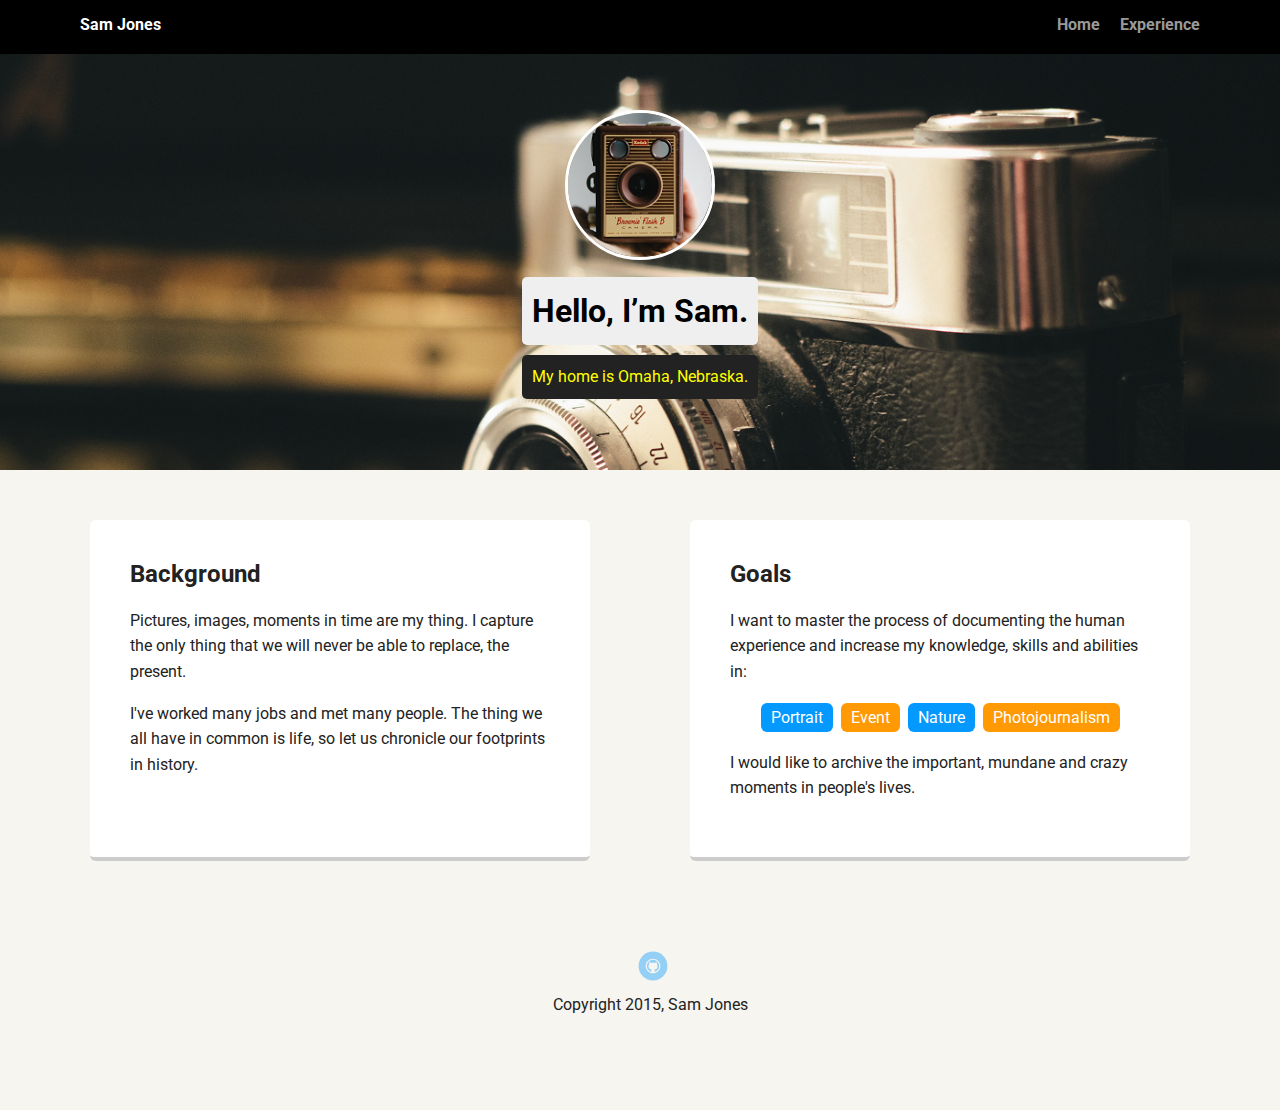
==== index.html @ 671aac89 "First Commit" ====
<!doctype html>
<html lang="en">
<head>
  <meta charset="utf-8">
  <title>Jane Smith's Profile</title>
  <meta name="viewport" content="width=device-width, initial-scale=1.0">
  <link rel="stylesheet" href="styles.css">
  <link href="https://fonts.googleapis.com/css?family=Muli%7CRoboto:400,300,500,700,900" rel="stylesheet"></head>
  <body>

    <div class="main-nav">
        <ul class="nav">
          <li class="name">Sam Jones</li>
          <li><a href="#">Home</a></li>
          <li><a href="experience.html">Experience</a></li>
        </ul>
    </div>

    <header>
      <img src="images/camera-profile.png" alt="Drawing of Jane Smith" class="profile-image">
      <h1 class="tag name">Hello, I’m Sam.</h1>
      <p class="tag location">My home is Omaha, Nebraska.</p>
    </header>

    <main class="flex">
      <div class="card">
        <h2>Background</h2>
        <p>Pictures, images, moments in time are my thing. I capture the only thing that we will never be able to replace, the present.</p>
        <p>I've worked many jobs and met many people. The thing we all have in common is life, so let us chronicle our footprints in history.</p>
      </div> 

      <div class="card">
        <h2>Goals</h2>
        <p>I want to master the process of documenting the human experience and increase my knowledge, skills and abilities in:</p>
        <ul class="skills">
          <li>Portrait</li>
          <li>Event</li>
          <li>Nature</li>
          <li>Photojournalism</li>
        </ul>
        <p>I would like to archive the important, mundane and crazy moments in people's lives.</p>
      </div> 
      

    </main>
    <footer>
      <ul>
        <li><a href="#" class="social github">Github</a></li>
      </ul>
      <p class="copyright">Copyright 2015, Sam Jones</p>
    </footer>
  </body>
  </html>
---- styles.css ----
/* Global Layout Set-up */
* { 
  box-sizing: border-box;
}
  
body {
  margin: 0;
  padding: 0;
  text-align: center;
  font-family: 'Roboto', sans-serif;
  color: #222;
  background: #f7f5f0;
}
/* Link Styles */

a {
  text-decoration: none;
  color: #999;
}
a:hover {
  color: #6633ff;
}

/* Section Styles */

.main-nav {
  width: 100%;
  background: black;
  min-height: 30px;
  padding: 10px;
  position: fixed;
  text-align: center;
}
.nav {
  display: flex;
  justify-content: space-around;
  font-weight: 700;
  list-style-type: none;
  margin: 0 auto;
  padding: 0;
}

.nav .name {
    display: block;
    margin-right: auto;
    color: white;
}
.nav li {
  padding: 5px 10px 10px 10px;
}
.nav a {
  transition: all .5s;
}
.nav a:hover {
  color: white
}

header {
  text-align: center;
  background: url('images/camera-piano.png') no-repeat top center ;
  background-size: cover;
  overflow: hidden;
  padding-top: 60px;
}
header {
  line-height: 1.5;
}
header .profile-image {
  margin-top: 50px;
  width: 150px;
  height: 150px;
  border-radius: 50%;
  border: 3px solid white;
  transition: all .5s;
}
header .profile-image:hover {
  transform: scale(1.2) rotate(5deg);
  opacity: .5;
}
.tag {
  background-color: #efefef;
  color: black;
  padding: 10px;
  border-radius: 5px;
  display: table;
  margin: 10px auto;
} 
.location {
  background-color: #222;
  color: yellow;
}
.card {
  margin: 30px;
  padding: 20px 40px 40px;
  max-width: 500px;
  text-align: left;
  background: #fff;
  border-bottom: 4px solid #ccc;
  border-radius: 6px;
  transition: all .5s;
}

.card:hover {
  border-color: #ff99ff;
}

ul.skills {
  padding: 0;
  text-align: center;
}

.skills li {
  border-radius: 6px;
  display: inline-block;
  background: #ff9904;
  color: white;
  padding: 5px 10px;
  margin: 2px;
}

.skills li:nth-child(odd) {
  background: #0399ff;
}

footer {
  width: 100%;
  min-height: 30px;
  padding: 20px 0 40px 20px;
}

footer .copyright {
  top: -8px;
  font-size: .75em;
}

footer ul {
  list-style-type: none;
  margin: 0;
  padding: 0;
}

footer ul li {
  display: inline-block;
}

a.social {
  display: inline-block;
  text-indent: -9999px;
  margin-left: 5px;
  width: 30px;
  height: 30px;
  background-size: 30px 30px;
  opacity: .4;
  transition: all .5s;
}

a.github {
  background-image: url(images/github.svg);
}
a.social:hover {
  opacity: 1;
}
.clearfix {
  clear: both;
}

/* Styles for Experience page*/

.portrait {
  list-style-type: none;
  display: inline-block;
  width: 250px;
  height: 250px;
  margin: 25px 25px 0 0;
  overflow: hidden;
}

.portrait:hover {
  opacity: .5;
}

/* Styles for larger screens */
@media screen and (min-width: 720px) {
  
  .flex {
      display: -ms-flexbox;      /* TWEENER - IE 10 */
      display: flex; 
      max-width: 1200px;
      -ms-flex-pack: distribute;
      justify-content: space-around;
      margin: 0 auto;
  }

  header {
    min-height: 470px;
  }

  .nav {
    max-width: 1200px;
    padding: 0 30px;
  }


  main {
    padding-top: 20px;
  }

  main p {
    line-height: 1.6em;
  }

  footer {
    font-size: 1.3em;
    max-width: 1200px;
    margin: 40px auto;
  }

}
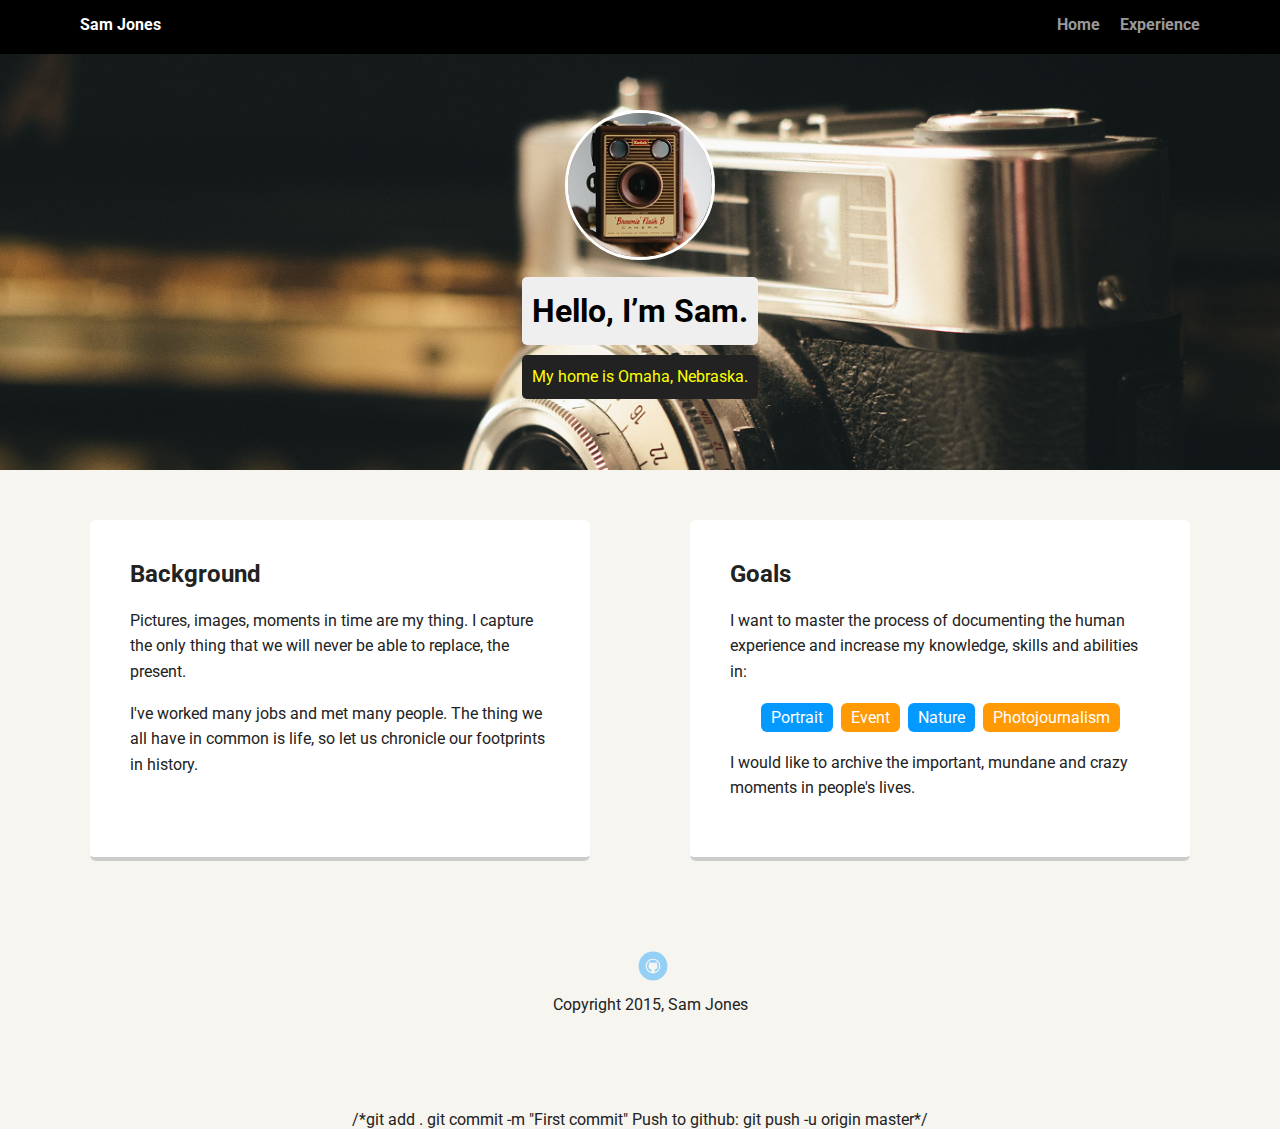
==== commit 1d098cc6: "Add Pictures" ====
--- a/index.html
+++ b/index.html
@@ -2,7 +2,7 @@
 <html lang="en">
 <head>
   <meta charset="utf-8">
-  <title>Jane Smith's Profile</title>
+  <title>Sam Jone's Profile</title>
   <meta name="viewport" content="width=device-width, initial-scale=1.0">
   <link rel="stylesheet" href="styles.css">
   <link href="https://fonts.googleapis.com/css?family=Muli%7CRoboto:400,300,500,700,900" rel="stylesheet"></head>
@@ -51,3 +51,7 @@
     </footer>
   </body>
   </html>
+/*git add . 
+git commit -m "First commit"
+Push to github:
+git push -u origin master*/--- a/styles.css
+++ b/styles.css
@@ -169,9 +169,9 @@
 .portrait {
   list-style-type: none;
   display: inline-block;
-  width: 250px;
-  height: 250px;
-  margin: 25px 25px 0 0;
+  width: 400px;
+  height: 400px;
+  margin: 10px 10px 0 0;
   overflow: hidden;
 }
 
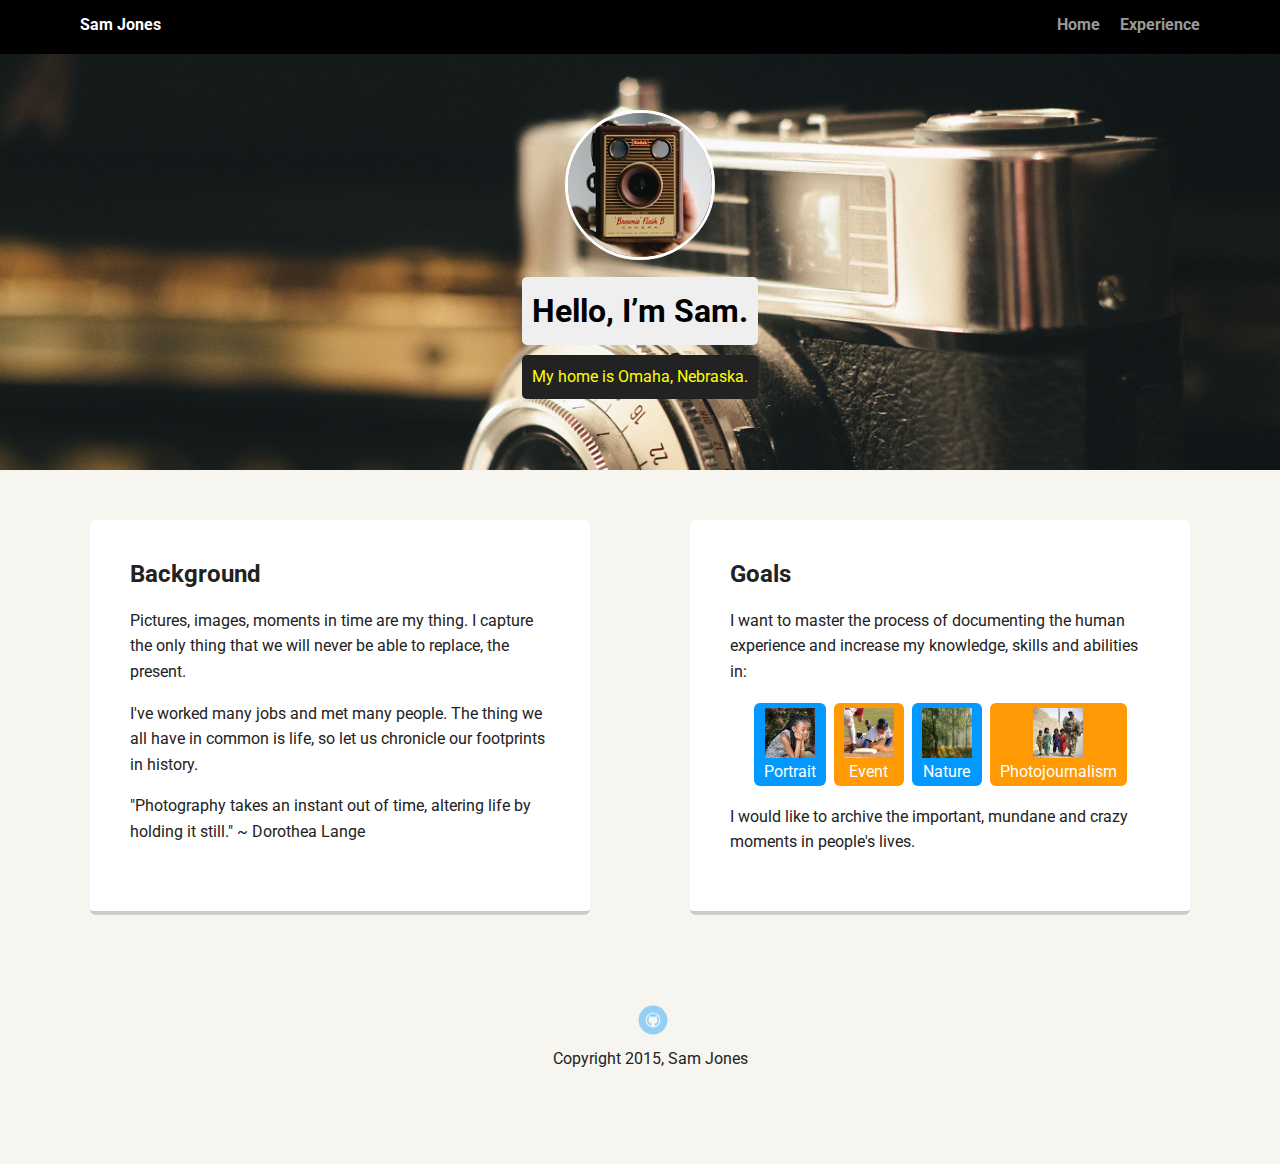
==== commit 5a7404c9: "Add text" ====
--- a/index.html
+++ b/index.html
@@ -27,16 +27,25 @@
         <h2>Background</h2>
         <p>Pictures, images, moments in time are my thing. I capture the only thing that we will never be able to replace, the present.</p>
         <p>I've worked many jobs and met many people. The thing we all have in common is life, so let us chronicle our footprints in history.</p>
+        <p>"Photography takes an instant out of time, altering life by holding it still." ~ Dorothea Lange</p>
       </div> 
 
       <div class="card">
         <h2>Goals</h2>
         <p>I want to master the process of documenting the human experience and increase my knowledge, skills and abilities in:</p>
         <ul class="skills">
-          <li>Portrait</li>
-          <li>Event</li>
-          <li>Nature</li>
-          <li>Photojournalism</li>
+          <li>
+            <img src="images/girl.jpg" alt="girl" class="thumbnail"><br>
+            Portrait</li>
+          <li><img src="images/baseball.jpg" alt="girl" class="thumbnail"><br>
+            Event
+          </li>
+          <li>
+            <img src="images/nature.jpg" alt="girl" class="thumbnail"><br>
+            Nature</li>
+          <li>
+            <img src="images/american-soldier.jpg" alt="girl" class="thumbnail"><br>
+            Photojournalism</li>
         </ul>
         <p>I would like to archive the important, mundane and crazy moments in people's lives.</p>
       </div> 
@@ -51,7 +60,3 @@
     </footer>
   </body>
   </html>
-/*git add . 
-git commit -m "First commit"
-Push to github:
-git push -u origin master*/--- a/styles.css
+++ b/styles.css
@@ -104,6 +104,12 @@
   border-color: #ff99ff;
 }
 
+.thumbnail {
+  height: 50px;
+  width: 50px;
+  clear: right;
+}
+
 ul.skills {
   padding: 0;
   text-align: center;
